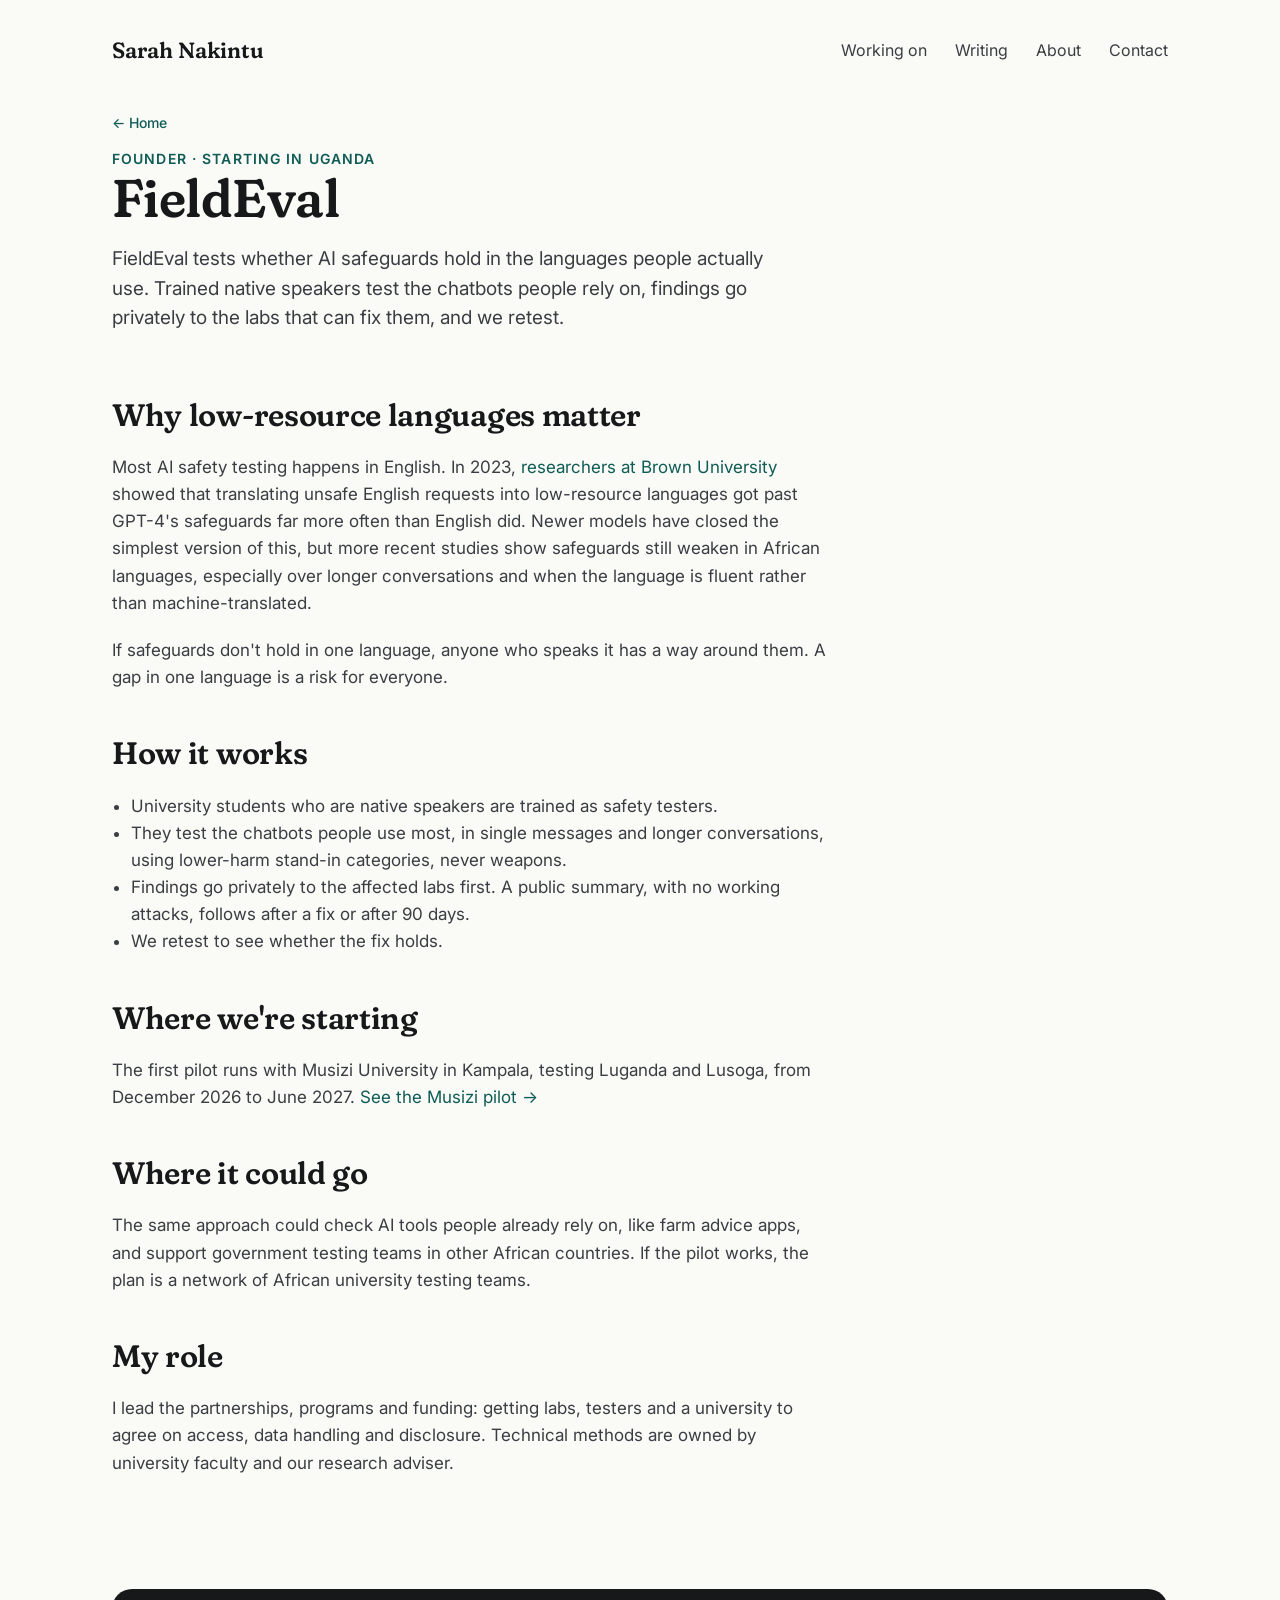
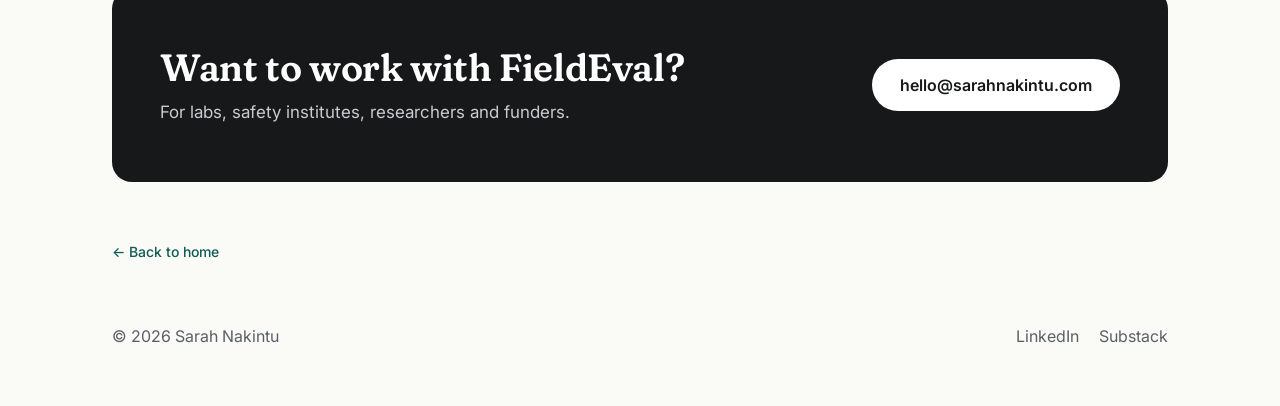
==== fieldeval/index.html @ 3782a48d "Add FieldEval page and link the card to it Co-Authored-By: Claude Opus 5.5 <noreply@anthropic.com> C" ====
<!DOCTYPE html>
<html lang="en">
<head>
  <meta charset="utf-8">
  <meta name="viewport" content="width=device-width, initial-scale=1">
  <title>FieldEval · Sarah Nakintu</title>
  <meta name="description" content="FieldEval tests whether AI safeguards hold in the languages people actually use, starting with Luganda and Lusoga in Uganda.">
  <link rel="icon" href="../assets/favicon.svg" type="image/svg+xml">
  <link rel="preconnect" href="https://fonts.googleapis.com">
  <link rel="preconnect" href="https://fonts.gstatic.com" crossorigin>
  <link href="https://fonts.googleapis.com/css2?family=Inter:wght@400;500;600;700&family=Fraunces:opsz,wght,SOFT,WONK@9..144,400..600,100,0&display=swap" rel="stylesheet">
  <link rel="stylesheet" href="../styles.css">
  <style>
    .page-title { margin: 0 0 16px; font-size: 53px; line-height: 1.12; font-weight: 600; letter-spacing: -0.01em; }
    .page-lede { margin: 0 0 40px; font-size: 19px; line-height: 1.55; color: var(--secondary); max-width: 680px; }
    .prose { max-width: 720px; display: flex; flex-direction: column; gap: 20px; padding-bottom: 24px; }
    .prose h2 { margin: 24px 0 0; font-size: 31px; }
    .prose p, .prose li { font-size: 17px; line-height: 1.6; color: var(--secondary); }
    .prose p { margin: 0; }
    .prose ul { margin: 0; padding-left: 1.2em; }
    @media (max-width: 768px) {
      .page-title { font-size: 40px; }
    }
  </style>
</head>
<body>
  <a class="skip" href="#main">Skip to content</a>
  <div class="wrap">
    <header class="site-header">
      <a class="logo" href="/">Sarah Nakintu</a>
      <nav class="nav" aria-label="Main">
        <a href="/#work">Working on</a>
        <a href="/#writing">Writing</a>
        <a href="/#about">About</a>
        <a href="/#contact">Contact</a>
      </nav>
    </header>

    <main id="main">
      <a class="home-back" href="/">← Home</a>
      <p class="eyebrow">Founder · Starting in Uganda</p>
      <h1 class="page-title">FieldEval</h1>
      <p class="page-lede">FieldEval tests whether AI safeguards hold in the languages people actually use. Trained native speakers test the chatbots people rely on, findings go privately to the labs that can fix them, and we retest.</p>

      <div class="prose">
        <h2>Why low-resource languages matter</h2>
        <p>Most AI safety testing happens in English. In 2023, <a href="https://arxiv.org/abs/2310.02446">researchers at Brown University</a> showed that translating unsafe English requests into low-resource languages got past GPT-4's safeguards far more often than English did. Newer models have closed the simplest version of this, but more recent studies show safeguards still weaken in African languages, especially over longer conversations and when the language is fluent rather than machine-translated.</p>
        <p>If safeguards don't hold in one language, anyone who speaks it has a way around them. A gap in one language is a risk for everyone.</p>

        <h2>How it works</h2>
        <ul>
          <li>University students who are native speakers are trained as safety testers.</li>
          <li>They test the chatbots people use most, in single messages and longer conversations, using lower-harm stand-in categories, never weapons.</li>
          <li>Findings go privately to the affected labs first. A public summary, with no working attacks, follows after a fix or after 90 days.</li>
          <li>We retest to see whether the fix holds.</li>
        </ul>

        <h2>Where we're starting</h2>
        <p>The first pilot runs with Musizi University in Kampala, testing Luganda and Lusoga, from December 2026 to June 2027. <a href="/musizi/">See the Musizi pilot →</a></p>

        <h2>Where it could go</h2>
        <p>The same approach could check AI tools people already rely on, like farm advice apps, and support government testing teams in other African countries. If the pilot works, the plan is a network of African university testing teams.</p>

        <h2>My role</h2>
        <p>I lead the partnerships, programs and funding: getting labs, testers and a university to agree on access, data handling and disclosure. Technical methods are owned by university faculty and our research adviser.</p>
      </div>
    </main>

    <section class="contact" id="contact">
      <div>
        <h2>Want to work with FieldEval?</h2>
        <p class="contact-sub">For labs, safety institutes, researchers and funders.</p>
      </div>
      <a class="btn-invert" href="mailto:hello@sarahnakintu.com">hello@sarahnakintu.com</a>
    </section>

    <a class="home-back home-back-end" href="/">← Back to home</a>

    <footer class="site-footer">
      <span>© 2026 Sarah Nakintu</span>
      <span class="footer-links">
        <a href="https://www.linkedin.com/in/sarahnakintu">LinkedIn</a>
        <a href="https://thesafetyoperator.substack.com">Substack</a>
      </span>
    </footer>
  </div>
</body>
</html>
---- styles.css ----
:root {
  --bg: #FAFAF7;
  --text: #17181A;
  --secondary: #3A3D42;
  --muted: #5B5F66;
  --accent: #0F5C55;
  --accent-hover: #0A403B;
  --border: #DEDCD5;
  --card: #FFFFFF;
  --photo-bg: #E8E6DF;
  --quote-bg: #EEF4F2;
  --contact-bg: #17181A;
  --contact-sub: #C9CBCF;
  --space-section: 88px;
  --max: 1120px;
}

*,
*::before,
*::after { box-sizing: border-box; }

html { scroll-behavior: smooth; }

body {
  margin: 0;
  background: var(--bg);
  color: var(--text);
  font-family: Inter, system-ui, sans-serif;
  font-size: 16px;
  line-height: 1.5;
}

img { max-width: 100%; height: auto; display: block; }

a { color: var(--accent); text-decoration: none; }
a:hover { color: var(--accent-hover); }
a:focus-visible,
button:focus-visible {
  outline: 2px solid var(--accent);
  outline-offset: 3px;
}

.skip {
  position: absolute;
  left: 16px;
  top: 12px;
  z-index: 10;
  background: var(--text);
  color: #fff;
  padding: 10px 16px;
  min-height: 44px;
  border-radius: 8px;
  transform: translateY(-200%);
}
.skip:focus { transform: none; color: #fff; }

.wrap {
  max-width: var(--max);
  margin: 0 auto;
  padding: 0 32px;
}

.site-header {
  display: flex;
  flex-wrap: wrap;
  justify-content: space-between;
  align-items: center;
  gap: 16px;
  padding: 28px 0;
}

.logo {
  font-family: Fraunces, "Times New Roman", serif;
  font-weight: 600;
  font-size: 22px;
  color: var(--text);
  text-decoration: none;
  min-height: 44px;
  display: inline-flex;
  align-items: center;
}
.logo:hover { color: var(--text); }

.home-back {
  display: inline-flex;
  align-items: center;
  min-height: 44px;
  margin: 0 0 4px;
  font-family: Inter, system-ui, sans-serif;
  font-size: 14px;
  font-weight: 500;
  color: var(--accent);
  text-decoration: none;
}
.home-back:hover { color: var(--accent-hover); }
.home-back-end { margin: 48px 0 0; }

.nav {
  display: flex;
  flex-wrap: wrap;
  gap: 8px 28px;
  font-size: 16px;
}
.nav a {
  color: var(--secondary);
  text-decoration: none;
  min-height: 44px;
  display: inline-flex;
  align-items: center;
}
.nav a:hover { color: var(--accent); }

.hero {
  display: block;
  padding: 56px 0 var(--space-section);
}

.hero-copy {
  width: 100%;
  min-width: 0;
  display: flex;
  flex-direction: column;
  gap: 22px;
}

.hero-ident {
  display: flex;
  align-items: center;
  gap: 14px;
}

.eyebrow {
  margin: 0;
  font-size: 14px;
  font-weight: 600;
  letter-spacing: 0.08em;
  text-transform: uppercase;
  color: var(--accent);
}

h1, h2, .stat-num, .card-title, .quote, .logo {
  font-family: Fraunces, "Times New Roman", serif;
  font-optical-sizing: auto;
  font-variation-settings: "SOFT" 100, "WONK" 0;
}

h1 {
  margin: 0;
  font-size: clamp(2rem, 4.5vw, 3.25rem);
  line-height: 1.1;
  font-weight: 600;
  letter-spacing: -0.01em;
}

.lede {
  margin: 0;
  font-size: 19px;
  line-height: 1.55;
  color: var(--secondary);
}

.hero-actions {
  display: flex;
  flex-wrap: wrap;
  align-items: center;
  gap: 12px 24px;
  margin-top: 8px;
}

.btn {
  display: inline-flex;
  align-items: center;
  justify-content: center;
  min-height: 48px;
  padding: 0 26px;
  border-radius: 999px;
  background: var(--accent);
  color: #FFFFFF;
  font-weight: 600;
  font-size: 16px;
  text-decoration: none;
}
.btn:hover { background: var(--accent-hover); color: #FFFFFF; }

.text-link {
  font-size: 16px;
  font-weight: 500;
  min-height: 44px;
  display: inline-flex;
  align-items: center;
}

.location {
  margin: 0;
  font-size: 16px;
  color: var(--muted);
}

.portrait {
  flex: 0 0 60px;
  width: 60px;
  height: 60px;
  max-width: 60px;
  aspect-ratio: 1 / 1;
  border-radius: 50%;
  overflow: hidden;
  background: var(--photo-bg);
}
.portrait img {
  width: 100%;
  height: 100%;
  object-fit: cover;
  object-position: center center;
}

.results {
  display: flex;
  flex-wrap: wrap;
  gap: 1px;
  background: var(--border);
  border: 1px solid var(--border);
  border-radius: 16px;
  overflow: hidden;
}
.stat {
  flex: 1 1 180px;
  background: var(--card);
  padding: 28px 24px;
}
.stat-num {
  font-size: 44px;
  font-weight: 600;
  color: var(--accent);
  line-height: 1.12;
}
.stat-label {
  font-size: 16px;
  line-height: 1.45;
  color: var(--secondary);
  margin-top: 6px;
}

.previously {
  margin: var(--space-section) 0 0;
  text-align: center;
}
.previously-label {
  margin: 0 0 22px;
  font-size: 13px;
  font-weight: 600;
  letter-spacing: 0.06em;
  text-transform: uppercase;
  color: var(--muted);
}
.logo-row {
  list-style: none;
  margin: 0;
  padding: 0;
  display: flex;
  flex-wrap: wrap;
  align-items: center;
  justify-content: center;
  gap: 20px 32px;
}
.logo-row li {
  display: flex;
  align-items: center;
  justify-content: center;
}
.logo-row img {
  height: 20px;
  width: auto;
  max-width: 130px;
  display: block;
}
.logo-row img[src*="un-wfp"] {
  height: 24px;
  max-width: 56px;
}

.section { padding: var(--space-section) 0 0; }

h2 {
  margin: 0 0 28px;
  font-size: 36px;
  font-weight: 600;
  letter-spacing: -0.01em;
  line-height: 1.2;
}

.cards {
  display: flex;
  flex-wrap: wrap;
  gap: 20px;
}

.card {
  flex: 1 1 240px;
  min-height: 230px;
  display: flex;
  flex-direction: column;
  gap: 12px;
  padding: 28px;
  border-radius: 16px;
  background: var(--card);
  border: 1px solid var(--border);
  text-decoration: none;
  color: var(--text);
}
a.card:hover { color: var(--text); border-color: var(--accent); }
.card-kicker {
  font-size: 13px;
  font-weight: 600;
  letter-spacing: 0.06em;
  text-transform: uppercase;
  color: var(--muted);
}
.card-title {
  font-size: 26px;
  font-weight: 600;
  line-height: 1.2;
  min-height: 2.4em;
}
.card-wide .card-title { min-height: 0; }
.card-body {
  font-size: 16px;
  line-height: 1.5;
  color: var(--secondary);
}
.card-cta {
  margin-top: auto;
  font-size: 16px;
  font-weight: 600;
  color: var(--accent);
}
a.card:hover .card-cta { color: var(--accent-hover); }

.quote-block {
  margin: 0;
  padding: 56px 48px;
  border-radius: 16px;
  background: var(--quote-bg);
  border: 1px solid #D4E3DE;
}
.quote {
  margin: 0;
  font-size: 28px;
  line-height: 1.4;
  font-weight: 500;
}
.quote-attr {
  margin-top: 20px;
  font-size: 16px;
  color: var(--secondary);
}

.about {
  padding: var(--space-section) 0 0;
}
.about-copy {
  max-width: 760px;
  min-width: 0;
  display: flex;
  flex-direction: column;
  gap: 16px;
  font-size: 17px;
  line-height: 1.6;
  color: var(--secondary);
}
.about-copy p { margin: 0; }

.contact {
  margin: var(--space-section) 0 0;
  padding: 56px 48px;
  border-radius: 20px;
  background: var(--contact-bg);
  color: #FFFFFF;
  display: flex;
  flex-wrap: wrap;
  align-items: center;
  justify-content: space-between;
  gap: 28px;
}
.contact h2 {
  margin: 0;
  font-size: 38px;
  color: #FFFFFF;
  line-height: 1.2;
}
.contact-sub {
  margin: 10px 0 0;
  font-size: 17px;
  color: var(--contact-sub);
}
.btn-invert {
  display: inline-flex;
  align-items: center;
  justify-content: center;
  min-height: 52px;
  padding: 0 28px;
  border-radius: 999px;
  background: #FFFFFF;
  color: var(--text);
  font-weight: 600;
  font-size: 16px;
  text-decoration: none;
}
.btn-invert:hover { background: var(--bg); color: var(--text); }

/* Homepage contact matches the other boxes. Musizi keeps the 20px radius. */
body:has(.hero) .contact { border-radius: 16px; }

.site-footer {
  display: flex;
  flex-wrap: wrap;
  justify-content: space-between;
  align-items: center;
  gap: 16px;
  padding: 40px 0 48px;
  font-size: 16px;
  color: var(--muted);
}
.footer-links {
  display: flex;
  flex-wrap: wrap;
  gap: 8px 20px;
}
.footer-links a {
  color: var(--muted);
  min-height: 44px;
  display: inline-flex;
  align-items: center;
}
.footer-links a:hover { color: var(--accent); }

@media (max-width: 768px) {
  :root { --space-section: 56px; }
  .wrap { padding: 0 24px; }
  .hero { padding: 36px 0 var(--space-section); }
  .contact { padding: 40px 28px; }
  .contact h2 { font-size: 31px; }
  .quote { font-size: 24px; }
  .quote-block { padding: 40px 28px; }
}

@media (max-width: 480px) {
  .wrap { padding: 0 20px; }
  .stat-num { font-size: 38px; }
  .portrait { flex-basis: 56px; width: 56px; height: 56px; max-width: 56px; margin-inline: 0; border-radius: 50%; }
  .hero { padding: 28px 0 var(--space-section); }
  .hero-ident { gap: 12px; }
  .cards {
    flex-direction: column;
    gap: 16px;
  }
  .card {
    flex: 1 1 auto;
    width: 100%;
    max-width: 100%;
    min-width: 0;
  }
  .card-title { min-height: 0; }
  .logo-row {
    display: grid;
    grid-template-columns: repeat(2, max-content);
    justify-content: center;
    column-gap: 28px;
    row-gap: 16px;
  }
  .logo-row img { height: 16px; max-width: 110px; }
  .logo-row img[src*="un-wfp"] { height: 22px; max-width: 52px; }
}

/* Homepage entry. SN. already in place, starfield streaks, bar fill, fade. */
.entry {
  position: fixed;
  inset: 0;
  z-index: 9999;
  background: #FAFAF7;
  display: flex;
  align-items: center;
  justify-content: center;
  cursor: pointer;
  transition: opacity 700ms cubic-bezier(0.22, 1, 0.36, 1);
}
.entry.is-leaving {
  opacity: 0;
  pointer-events: none;
}
.entry-canvas {
  position: absolute;
  inset: 0;
  width: 100%;
  height: 100%;
  display: block;
}
.entry-brand {
  position: relative;
  z-index: 1;
  text-align: center;
  pointer-events: none;
  transform: translateY(-8px);
}
.entry-mark {
  margin: 0;
  font-family: Fraunces, "Times New Roman", serif;
  font-weight: 500;
  font-size: clamp(44px, 6.5vw, 64px);
  font-optical-sizing: auto;
  font-variation-settings: "SOFT" 100, "WONK" 0;
  color: #17181A;
  letter-spacing: 0.03em;
  line-height: 1;
}
.entry-dot {
  color: #0F5C55;
  letter-spacing: 0;
  margin-left: 0.02em;
}
.entry-line {
  display: block;
  width: 100px;
  height: 1px;
  margin: 20px auto 0;
  background: #DEDCD5;
  position: relative;
  overflow: hidden;
}
.entry-line::after {
  content: "";
  display: block;
  height: 100%;
  width: 0;
  background: #17181A;
}
.entry.is-in .entry-line::after {
  width: 100%;
  transition: width 1600ms cubic-bezier(0.22, 1, 0.36, 1);
}
@media (max-width: 480px) {
  .entry-mark { font-size: 44px; }
  .entry-line { width: 80px; margin-top: 16px; }
}
html.entry-skip .entry { display: none !important; }
html.entry-lock,
html.entry-lock body { overflow: hidden; }
@media (prefers-reduced-motion: reduce) {
  .entry { display: none !important; }
}
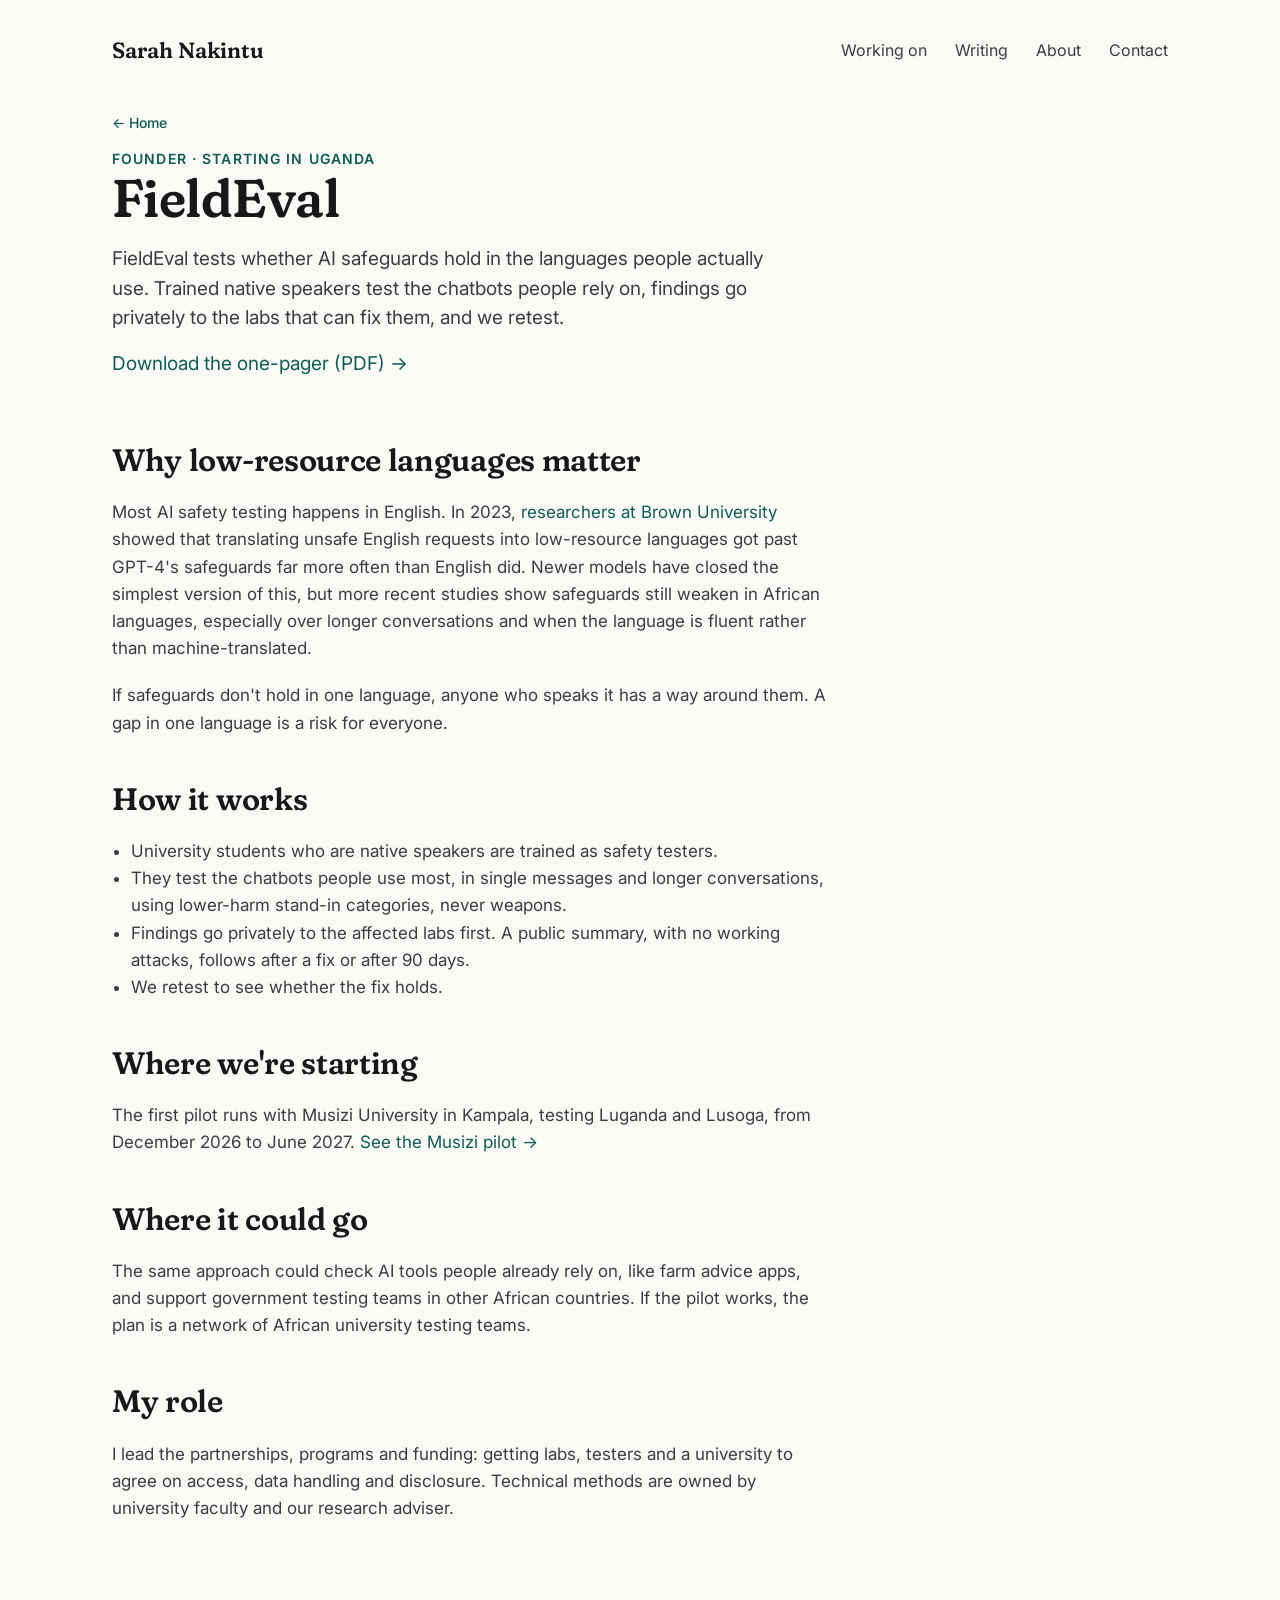
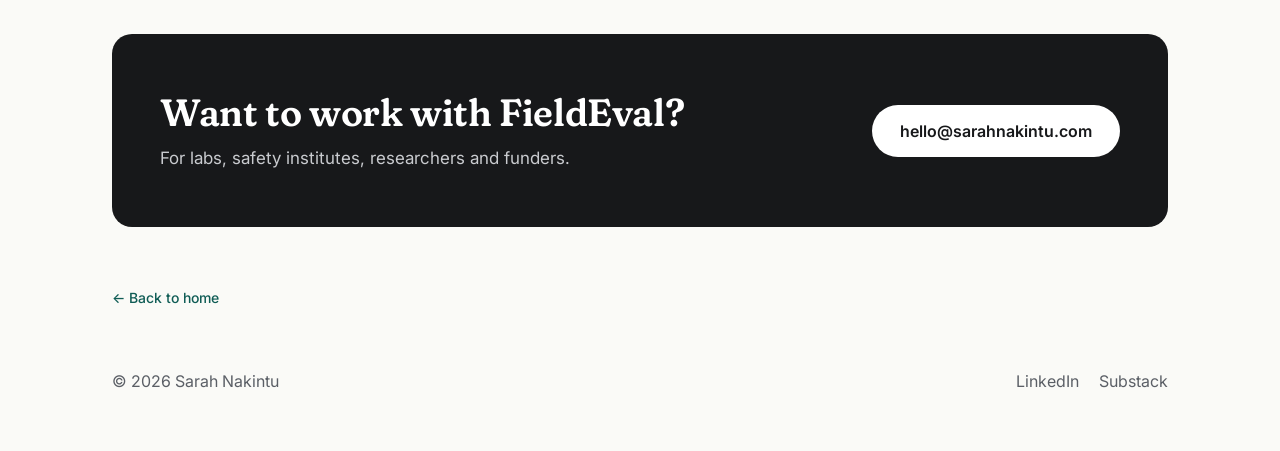
==== commit ecc0ec90: "Add FieldEval explainer page, link it from the card, update Musizi page Co-Authored-By: Claude Opus " ====
--- a/fieldeval/index.html
+++ b/fieldeval/index.html
@@ -41,6 +41,7 @@
       <p class="eyebrow">Founder · Starting in Uganda</p>
       <h1 class="page-title">FieldEval</h1>
       <p class="page-lede">FieldEval tests whether AI safeguards hold in the languages people actually use. Trained native speakers test the chatbots people rely on, findings go privately to the labs that can fix them, and we retest.</p>
+      <p class="page-lede" style="margin-top:-24px"><a href="/assets/work/fieldeval-one-pager.pdf">Download the one-pager (PDF) →</a></p>
 
       <div class="prose">
         <h2>Why low-resource languages matter</h2>
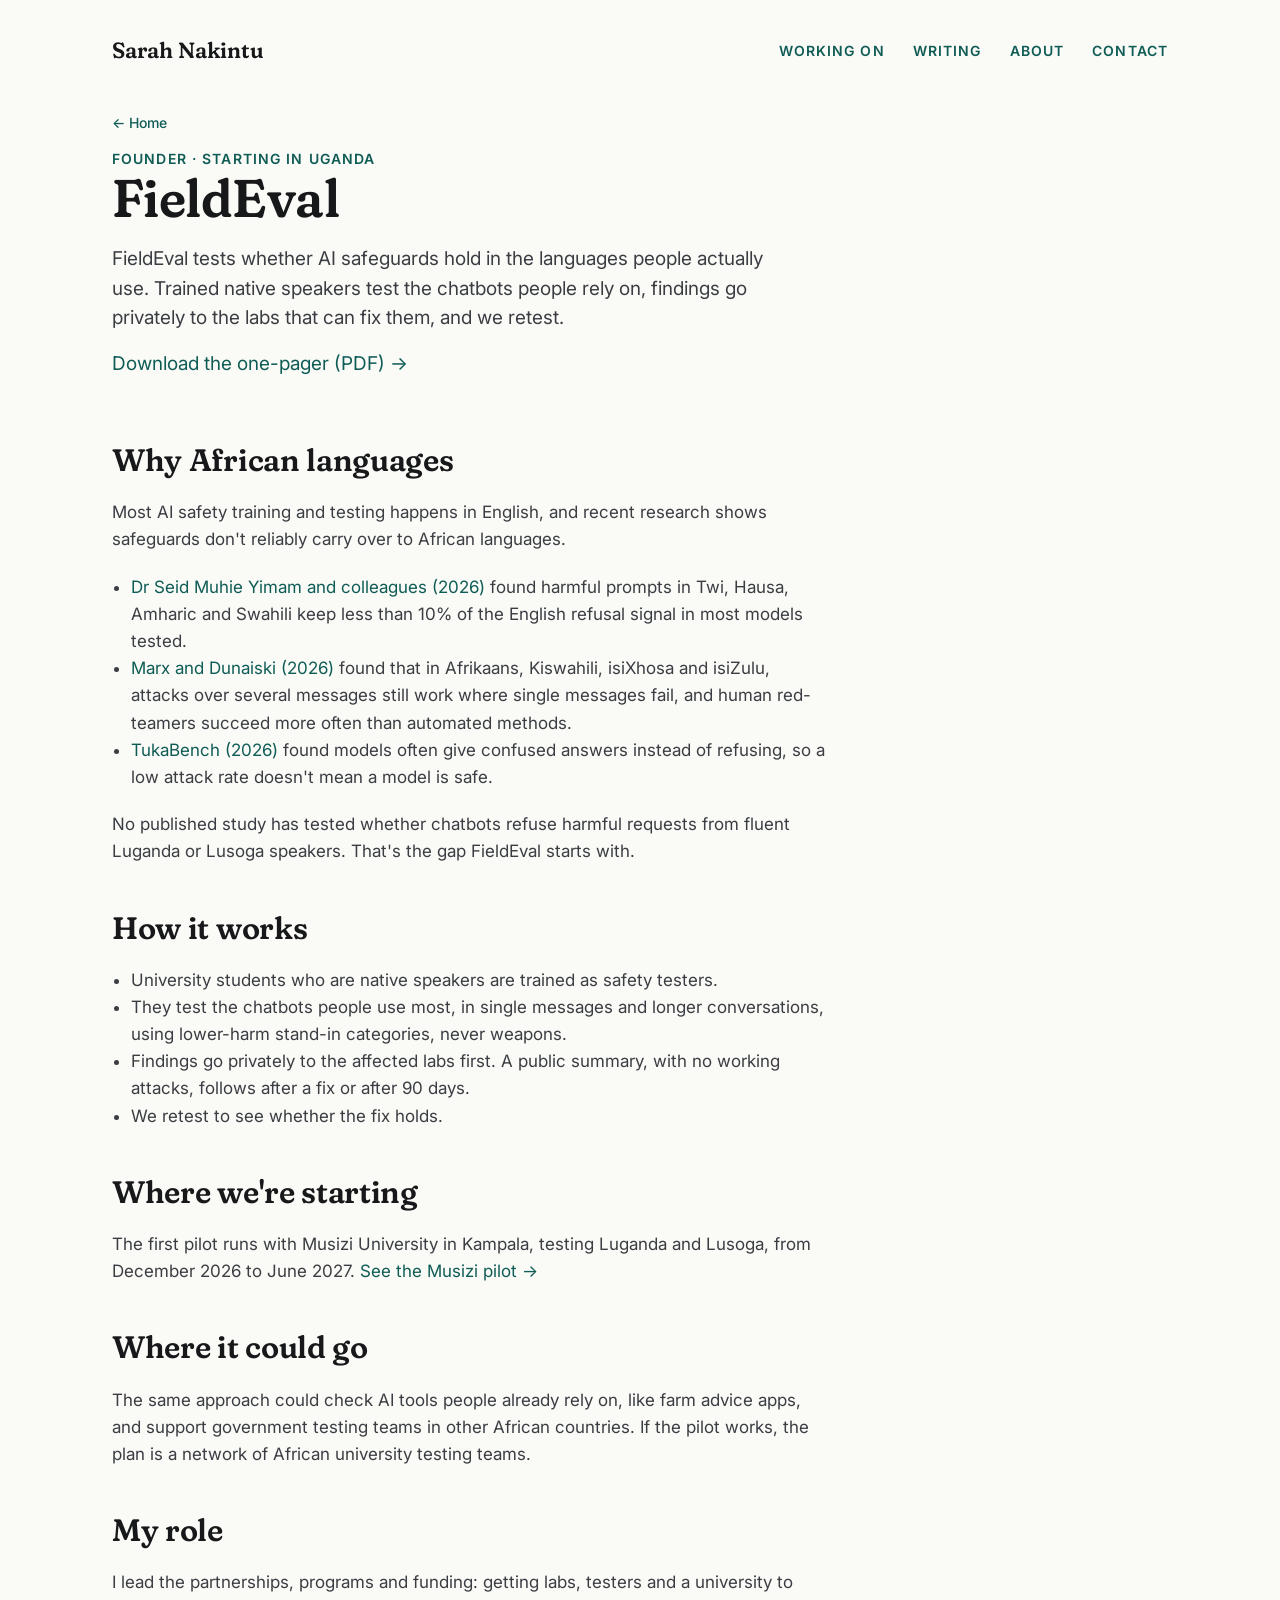
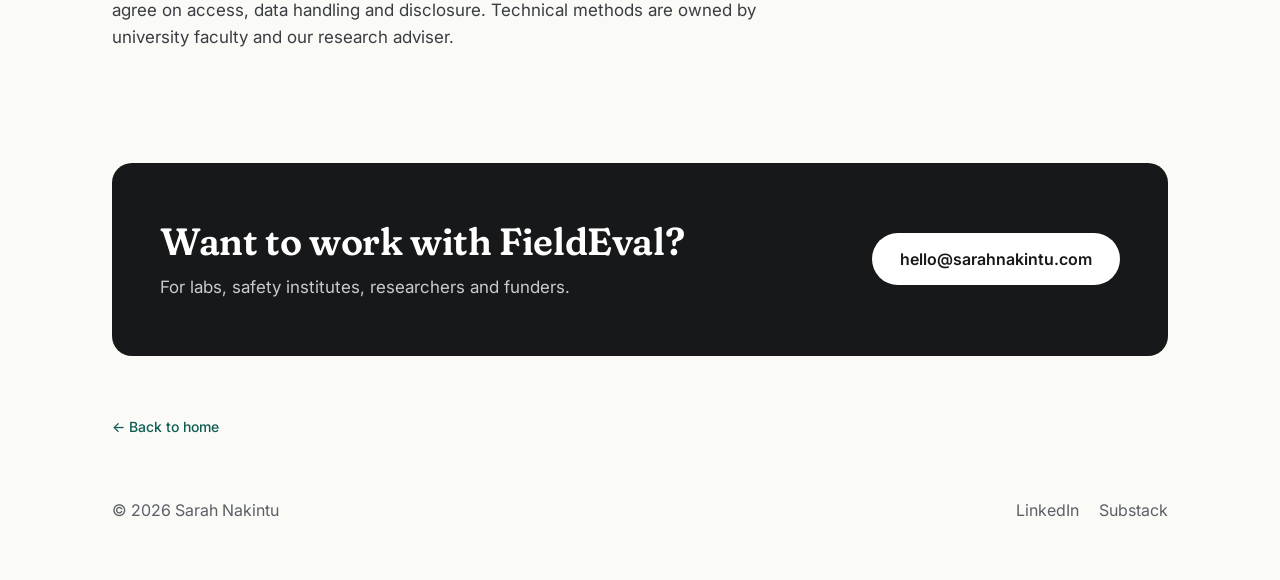
==== commit 26c9c30f: "FieldEval page: ground the case in African-language safety research, remove Brown study Co-Authored-" ====
--- a/fieldeval/index.html
+++ b/fieldeval/index.html
@@ -44,9 +44,14 @@
       <p class="page-lede" style="margin-top:-24px"><a href="/assets/work/fieldeval-one-pager.pdf">Download the one-pager (PDF) →</a></p>
 
       <div class="prose">
-        <h2>Why low-resource languages matter</h2>
-        <p>Most AI safety testing happens in English. In 2023, <a href="https://arxiv.org/abs/2310.02446">researchers at Brown University</a> showed that translating unsafe English requests into low-resource languages got past GPT-4's safeguards far more often than English did. Newer models have closed the simplest version of this, but more recent studies show safeguards still weaken in African languages, especially over longer conversations and when the language is fluent rather than machine-translated.</p>
-        <p>If safeguards don't hold in one language, anyone who speaks it has a way around them. A gap in one language is a risk for everyone.</p>
+        <h2>Why African languages</h2>
+        <p>Most AI safety training and testing happens in English, and recent research shows safeguards don't reliably carry over to African languages.</p>
+        <ul>
+          <li><a href="https://arxiv.org/abs/2608.11146">Dr Seid Muhie Yimam and colleagues (2026)</a> found harmful prompts in Twi, Hausa, Amharic and Swahili keep less than 10% of the English refusal signal in most models tested.</li>
+          <li><a href="https://arxiv.org/abs/2605.18239">Marx and Dunaiski (2026)</a> found that in Afrikaans, Kiswahili, isiXhosa and isiZulu, attacks over several messages still work where single messages fail, and human red-teamers succeed more often than automated methods.</li>
+          <li><a href="https://arxiv.org/abs/2606.01322">TukaBench (2026)</a> found models often give confused answers instead of refusing, so a low attack rate doesn't mean a model is safe.</li>
+        </ul>
+        <p>No published study has tested whether chatbots refuse harmful requests from fluent Luganda or Lusoga speakers. That's the gap FieldEval starts with.</p>
 
         <h2>How it works</h2>
         <ul>
--- a/styles.css
+++ b/styles.css
@@ -99,16 +99,24 @@
   display: flex;
   flex-wrap: wrap;
   gap: 8px 28px;
-  font-size: 16px;
+  font-size: 14px;
 }
 .nav a {
-  color: var(--secondary);
+  color: #0F5C55;
+  font-weight: 600;
+  letter-spacing: 0.08em;
+  text-transform: uppercase;
   text-decoration: none;
   min-height: 44px;
   display: inline-flex;
   align-items: center;
 }
-.nav a:hover { color: var(--accent); }
+.nav a:hover { color: var(--accent-hover); }
+
+@media (max-width: 480px) {
+  .nav { gap: 8px 12px; }
+  .nav a { letter-spacing: 0.05em; }
+}
 
 .hero {
   display: block;
@@ -287,6 +295,8 @@
   letter-spacing: -0.01em;
   line-height: 1.2;
 }
+
+#writing .card { max-width: 360px; }
 
 .cards {
   display: flex;
